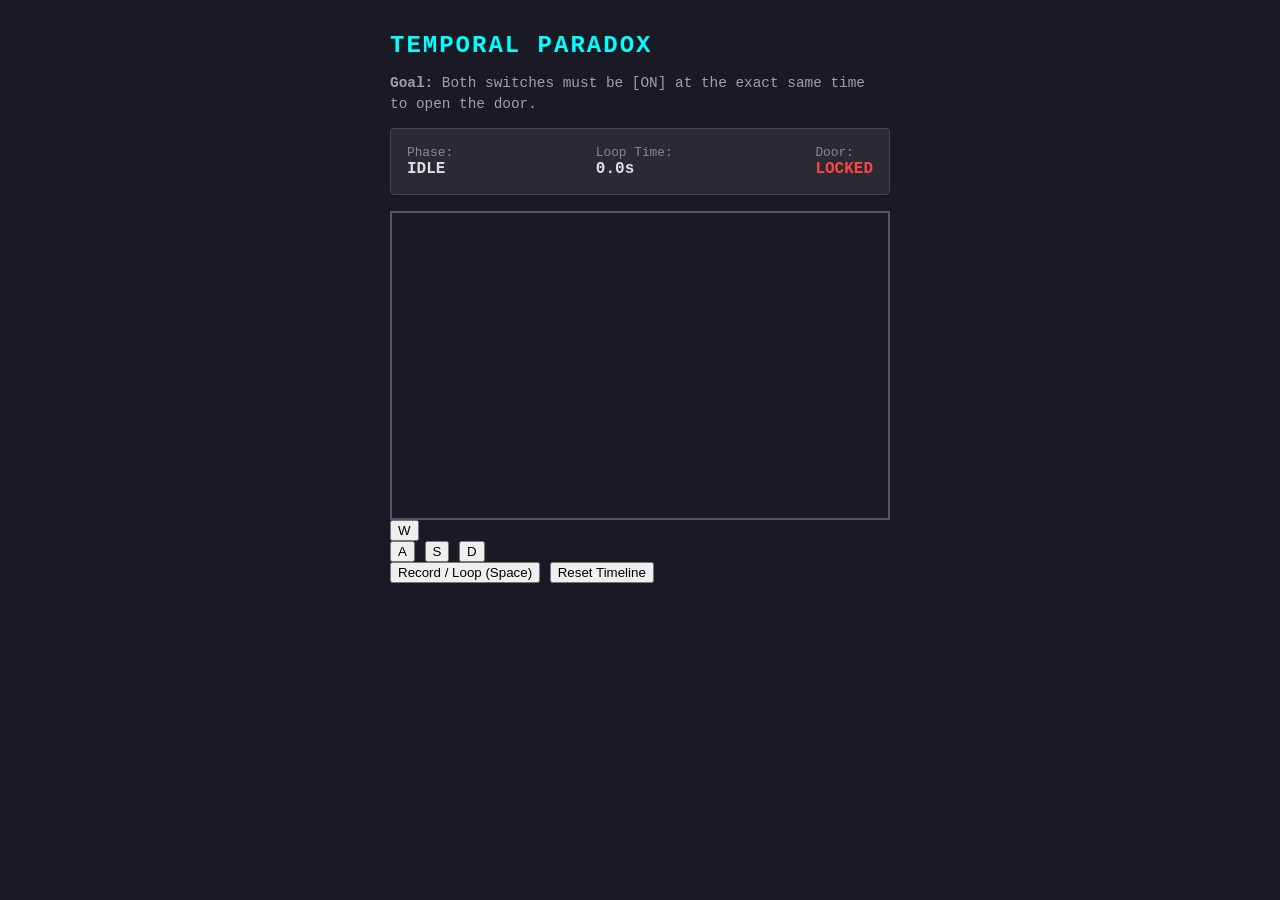
==== Temporality/index.html @ 23019c48 "Add files via upload" ====
<!DOCTYPE html>
<html lang="en">
<head>
    <meta charset="UTF-8">
    <meta name="viewport" content="width=device-width, initial-scale=1.0">
    <title>Temporality: The Echo Loop</title>
    <link rel="stylesheet" href="style.css">
</head>
<body>
    <main>
        <header>
            <h1>TEMPORAL PARADOX</h1>
            <p><strong>Goal:</strong> Both switches must be [ON] at the exact same time to open the door.</p>
        </header>

        <!-- Status & Feedback Panel -->
        <div id="status-panel" aria-live="polite">
            <div class="panel-item">
                <span>Phase:</span>
                <strong id="phase-text">IDLE</strong>
            </div>
            <div class="panel-item">
                <span>Loop Time:</span>
                <strong id="time-text">0.0s</strong>
            </div>
            <div class="panel-item">
                <span>Door:</span>
                <strong id="door-text">LOCKED</strong>
            </div>
        </div>

        <!-- Game Canvas -->
        <div id="game-container">
            <canvas id="game-canvas" width="400" height="300">
                Your browser does not support HTML5 Canvas.
            </canvas>
        </div>

        <!-- Controls -->
        <div class="controls">
            <div class="d-pad" aria-hidden="true">
                <!-- Sadece dokunmatik ve fare için yedek kontroller -->
                <div></div>
                <button id="btn-up" class="dir-btn">W</button>
                <div></div>
                <button id="btn-left" class="dir-btn">A</button>
                <button id="btn-down" class="dir-btn">S</button>
                <button id="btn-right" class="dir-btn">D</button>
            </div>
            <div class="action-buttons">
                <button id="btn-action" class="primary-btn">Record / Loop (Space)</button>
                <button id="btn-reset">Reset Timeline</button>
            </div>
---- Temporality/style.css ----
/* Temel neon/karanlık estetik (Görsel dili öne çıkarmak için) */
body {
    font-family: 'Courier New', Courier, monospace;
    background-color: #1a1a24;
    color: #e0e0e0;
    display: flex;
    justify-content: center;
    padding: 1rem;
    margin: 0;
}

main {
    max-width: 500px;
    width: 100%;
}

h1 {
    font-size: 1.5rem;
    color: #00ffff;
    letter-spacing: 2px;
    margin-bottom: 0.5rem;
}

p {
    font-size: 0.9rem;
    line-height: 1.4;
    color: #a0a0b0;
}

#status-panel {
    display: flex;
    justify-content: space-between;
    background-color: #2a2a35;
    padding: 1rem;
    border: 1px solid #445;
    border-radius: 4px;
    margin-bottom: 1rem;
}

.panel-item span {
    font-size: 0.8rem;
    display: block;
    color: #889;
}

#door-text { color: #ff4444; }

#game-container {
    border: 2px solid #556;
    background-color: #0
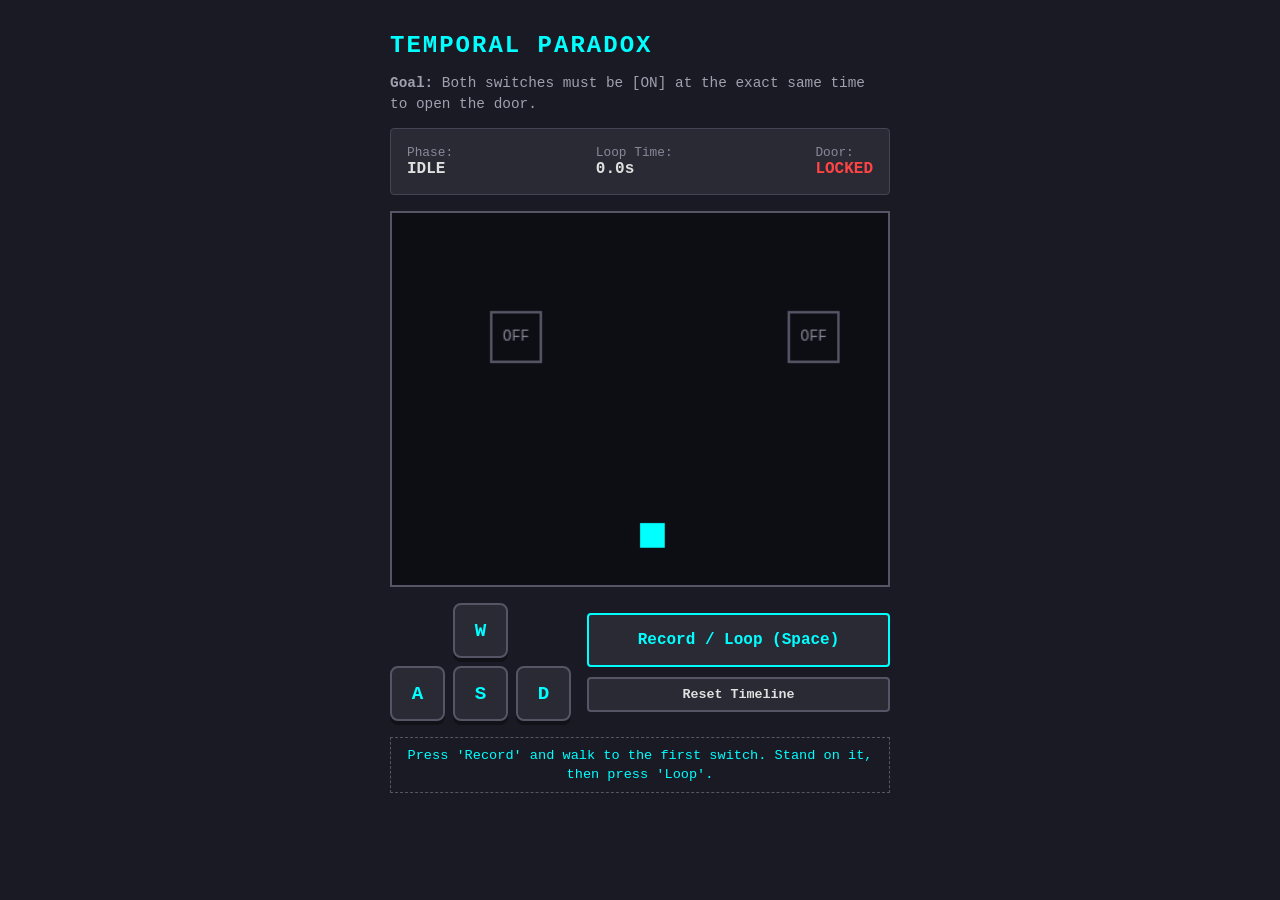
==== commit 6331d250: "Add files via upload" ====
--- a/Temporality/index.html
+++ b/Temporality/index.html
@@ -13,7 +13,6 @@
             <p><strong>Goal:</strong> Both switches must be [ON] at the exact same time to open the door.</p>
         </header>
 
-        <!-- Status & Feedback Panel -->
         <div id="status-panel" aria-live="polite">
             <div class="panel-item">
                 <span>Phase:</span>
@@ -29,17 +28,14 @@
             </div>
         </div>
 
-        <!-- Game Canvas -->
         <div id="game-container">
             <canvas id="game-canvas" width="400" height="300">
                 Your browser does not support HTML5 Canvas.
             </canvas>
         </div>
 
-        <!-- Controls -->
         <div class="controls">
             <div class="d-pad" aria-hidden="true">
-                <!-- Sadece dokunmatik ve fare için yedek kontroller -->
                 <div></div>
                 <button id="btn-up" class="dir-btn">W</button>
                 <div></div>
@@ -50,4 +46,11 @@
             <div class="action-buttons">
                 <button id="btn-action" class="primary-btn">Record / Loop (Space)</button>
                 <button id="btn-reset">Reset Timeline</button>
-            </div>+            </div>
+        </div>
+        
+        <p id="instruction-text">Press 'Record' and walk to the first switch. Stand on it, then press 'Loop'.</p>
+    </main>
+    <script src="script.js"></script>
+</body>
+</html>
--- a/Temporality/style.css
+++ b/Temporality/style.css
@@ -1,4 +1,3 @@
-/* Temel neon/karanlık estetik (Görsel dili öne çıkarmak için) */
 body {
     font-family: 'Courier New', Courier, monospace;
     background-color: #1a1a24;
@@ -47,4 +46,98 @@
 
 #game-container {
     border: 2px solid #556;
-    background-color: #0+    background-color: #0d0d14;
+    margin-bottom: 1rem;
+    position: relative;
+}
+
+canvas {
+    display: block;
+    width: 100%;
+    height: auto;
+}
+
+.controls {
+    display: flex;
+    justify-content: space-between;
+    align-items: center;
+    gap: 1rem;
+    margin-bottom: 1rem;
+}
+
+/* D-PAD (Yön Tuşları) UX Geliştirmesi */
+.d-pad {
+    display: grid;
+    grid-template-columns: 55px 55px 55px;
+    grid-template-rows: 55px 55px;
+    gap: 8px;
+    align-items: center;
+    justify-content: center;
+}
+
+.dir-btn {
+    width: 100%;
+    height: 100%;
+    padding: 0;
+    font-size: 1.2rem;
+    font-weight: bold;
+    border-radius: 8px;
+    background: #2a2a35;
+    color: #00ffff;
+    border: 2px solid #556;
+    box-shadow: 0 4px 0 #111118;
+    display: flex;
+    align-items: center;
+    justify-content: center;
+    transition: transform 0.1s, box-shadow 0.1s, background 0.1s;
+    user-select: none;
+    -webkit-user-select: none;
+    cursor: pointer;
+}
+
+/* Fiziksel basılma hissiyatı */
+.dir-btn:active, .dir-btn:hover {
+    transform: translateY(4px);
+    box-shadow: 0 0 0 #111118;
+    background: #00ffff;
+    color: #1a1a24;
+}
+
+button {
+    font-family: inherit;
+    font-weight: bold;
+    cursor: pointer;
+    border: 2px solid #556;
+    background: #2a2a35;
+    color: #e0e0e0;
+    border-radius: 4px;
+    transition: background 0.1s;
+}
+
+.action-buttons button:active { background: #556; }
+
+.action-buttons {
+    display: flex;
+    flex-direction: column;
+    gap: 10px;
+    flex-grow: 1;
+}
+
+.primary-btn {
+    padding: 1rem;
+    font-size: 1rem;
+    border-color: #00ffff;
+    color: #00ffff;
+}
+
+#btn-reset {
+    padding: 0.5rem;
+}
+
+#instruction-text {
+    font-size: 0.85rem;
+    color: #00ffff;
+    text-align: center;
+    border: 1px dashed #556;
+    padding: 0.5rem;
+}
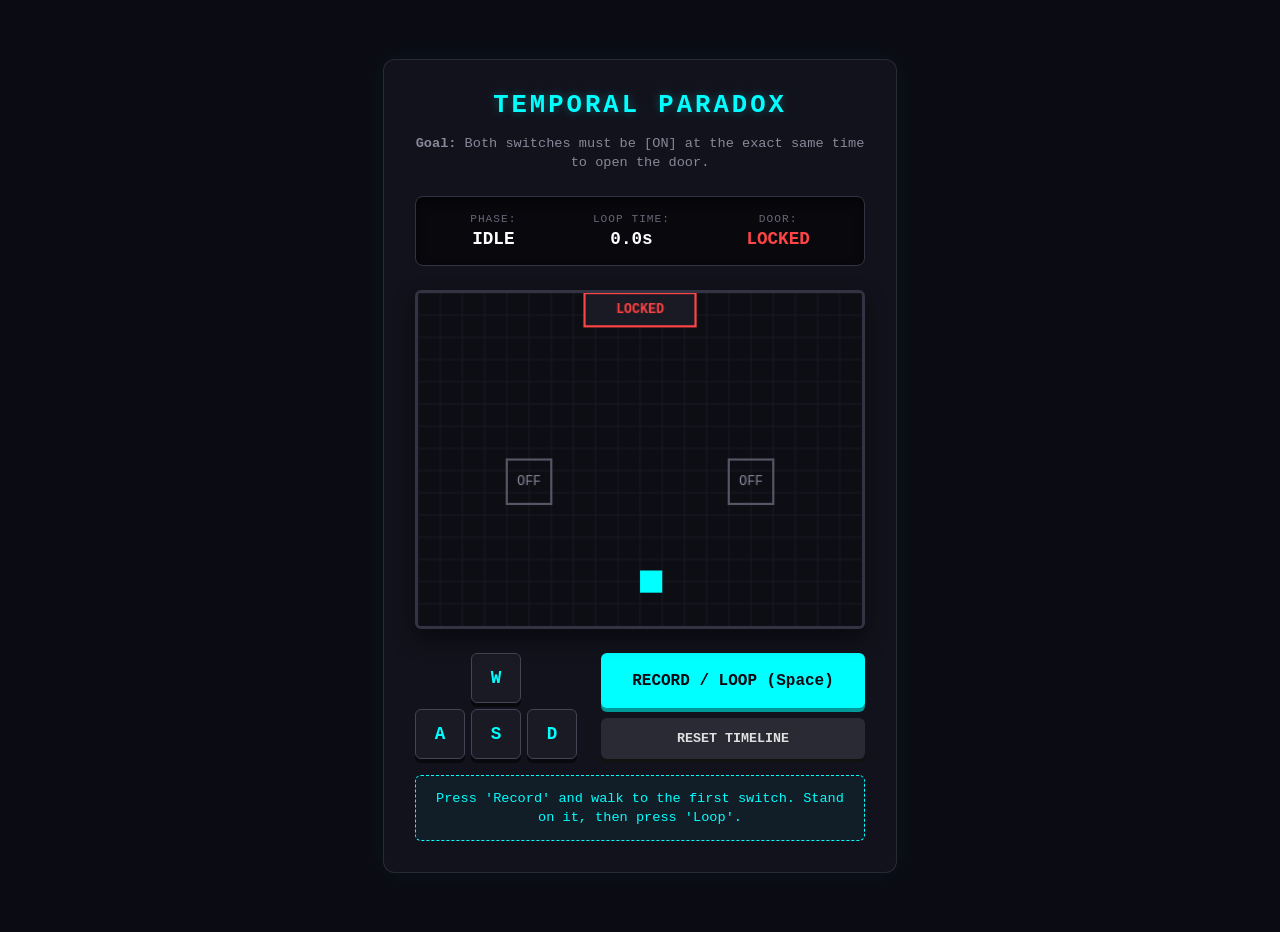
==== commit 6c68529b: "Add files via upload" ====
--- a/Temporality/index.html
+++ b/Temporality/index.html
@@ -16,15 +16,15 @@
         <div id="status-panel" aria-live="polite">
             <div class="panel-item">
                 <span>Phase:</span>
-                <strong id="phase-text">IDLE</strong>
+                <strong id="phase-text" class="status-value">IDLE</strong>
             </div>
             <div class="panel-item">
                 <span>Loop Time:</span>
-                <strong id="time-text">0.0s</strong>
+                <strong id="time-text" class="status-value">0.0s</strong>
             </div>
             <div class="panel-item">
                 <span>Door:</span>
-                <strong id="door-text">LOCKED</strong>
+                <strong id="door-text" class="status-value locked">LOCKED</strong>
             </div>
         </div>
 
@@ -44,8 +44,8 @@
                 <button id="btn-right" class="dir-btn">D</button>
             </div>
             <div class="action-buttons">
-                <button id="btn-action" class="primary-btn">Record / Loop (Space)</button>
-                <button id="btn-reset">Reset Timeline</button>
+                <button id="btn-action" class="primary-btn">RECORD / LOOP (Space)</button>
+                <button id="btn-reset">RESET TIMELINE</button>
             </div>
         </div>
         
--- a/Temporality/style.css
+++ b/Temporality/style.css
@@ -1,54 +1,82 @@
 body {
     font-family: 'Courier New', Courier, monospace;
-    background-color: #1a1a24;
+    background-color: #0b0b13; /* Daha derin bir uzay siyahı */
     color: #e0e0e0;
     display: flex;
     justify-content: center;
+    align-items: center;
+    min-height: 100vh;
     padding: 1rem;
     margin: 0;
 }
 
 main {
-    max-width: 500px;
+    max-width: 450px;
     width: 100%;
+    background: #12121c;
+    padding: 2rem;
+    border-radius: 12px;
+    box-shadow: 0 0 30px rgba(0, 255, 255, 0.05), inset 0 0 0 1px #2a2a35;
 }
 
 h1 {
-    font-size: 1.5rem;
+    font-size: 1.6rem;
     color: #00ffff;
-    letter-spacing: 2px;
+    letter-spacing: 3px;
+    margin-top: 0;
     margin-bottom: 0.5rem;
+    text-shadow: 0 0 10px rgba(0, 255, 255, 0.3);
+    text-align: center;
 }
 
 p {
-    font-size: 0.9rem;
+    font-size: 0.85rem;
     line-height: 1.4;
-    color: #a0a0b0;
+    color: #889;
+    text-align: center;
+    margin-bottom: 1.5rem;
 }
 
 #status-panel {
     display: flex;
-    justify-content: space-between;
-    background-color: #2a2a35;
+    justify-content: space-around;
+    background-color: #08080d;
     padding: 1rem;
-    border: 1px solid #445;
-    border-radius: 4px;
-    margin-bottom: 1rem;
+    border: 1px solid #334;
+    border-radius: 8px;
+    margin-bottom: 1.5rem;
+    box-shadow: inset 0 4px 10px rgba(0,0,0,0.5);
+}
+
+.panel-item {
+    text-align: center;
 }
 
 .panel-item span {
-    font-size: 0.8rem;
+    font-size: 0.7rem;
     display: block;
-    color: #889;
+    color: #667;
+    text-transform: uppercase;
+    letter-spacing: 1px;
+    margin-bottom: 4px;
 }
 
-#door-text { color: #ff4444; }
+.status-value {
+    font-size: 1.1rem;
+    color: #fff;
+}
+
+.status-value.locked { color: #ff4444; }
+.status-value.open { color: #00ff00; }
 
 #game-container {
-    border: 2px solid #556;
+    border: 3px solid #334;
+    border-radius: 6px;
     background-color: #0d0d14;
-    margin-bottom: 1rem;
+    margin-bottom: 1.5rem;
     position: relative;
+    overflow: hidden;
+    box-shadow: 0 10px 20px rgba(0,0,0,0.5);
 }
 
 canvas {
@@ -60,17 +88,17 @@
 .controls {
     display: flex;
     justify-content: space-between;
-    align-items: center;
-    gap: 1rem;
+    align-items: stretch;
+    gap: 1.5rem;
     margin-bottom: 1rem;
 }
 
-/* D-PAD (Yön Tuşları) UX Geliştirmesi */
+/* D-PAD Güncellemesi */
 .d-pad {
     display: grid;
-    grid-template-columns: 55px 55px 55px;
-    grid-template-rows: 55px 55px;
-    gap: 8px;
+    grid-template-columns: 50px 50px 50px;
+    grid-template-rows: 50px 50px;
+    gap: 6px;
     align-items: center;
     justify-content: center;
 }
@@ -79,43 +107,30 @@
     width: 100%;
     height: 100%;
     padding: 0;
-    font-size: 1.2rem;
+    font-size: 1.1rem;
     font-weight: bold;
-    border-radius: 8px;
-    background: #2a2a35;
+    border-radius: 6px;
+    background: #1a1a24;
     color: #00ffff;
-    border: 2px solid #556;
-    box-shadow: 0 4px 0 #111118;
+    border: 1px solid #445;
+    box-shadow: 0 4px 0 #08080d;
     display: flex;
     align-items: center;
     justify-content: center;
-    transition: transform 0.1s, box-shadow 0.1s, background 0.1s;
+    transition: all 0.1s;
     user-select: none;
     -webkit-user-select: none;
     cursor: pointer;
 }
 
-/* Fiziksel basılma hissiyatı */
 .dir-btn:active, .dir-btn:hover {
     transform: translateY(4px);
-    box-shadow: 0 0 0 #111118;
+    box-shadow: 0 0 0 #08080d;
     background: #00ffff;
-    color: #1a1a24;
+    color: #12121c;
 }
 
-button {
-    font-family: inherit;
-    font-weight: bold;
-    cursor: pointer;
-    border: 2px solid #556;
-    background: #2a2a35;
-    color: #e0e0e0;
-    border-radius: 4px;
-    transition: background 0.1s;
-}
-
-.action-buttons button:active { background: #556; }
-
+/* Aksiyon Butonları */
 .action-buttons {
     display: flex;
     flex-direction: column;
@@ -123,21 +138,47 @@
     flex-grow: 1;
 }
 
+button {
+    font-family: inherit;
+    font-weight: bold;
+    cursor: pointer;
+    border-radius: 6px;
+    transition: all 0.1s;
+    border: none;
+}
+
 .primary-btn {
-    padding: 1rem;
+    flex-grow: 1;
     font-size: 1rem;
-    border-color: #00ffff;
-    color: #00ffff;
+    background: #00ffff;
+    color: #0b0b13;
+    box-shadow: 0 4px 0 #009999;
+}
+
+.primary-btn:active {
+    transform: translateY(4px);
+    box-shadow: 0 0 0 #009999;
 }
 
 #btn-reset {
-    padding: 0.5rem;
+    padding: 0.8rem;
+    background: #2a2a35;
+    color: #e0e0e0;
+    box-shadow: 0 4px 0 #111;
+}
+
+#btn-reset:active {
+    transform: translateY(4px);
+    box-shadow: 0 0 0 #111;
 }
 
 #instruction-text {
     font-size: 0.85rem;
     color: #00ffff;
     text-align: center;
-    border: 1px dashed #556;
-    padding: 0.5rem;
+    background: rgba(0, 255, 255, 0.05);
+    border: 1px dashed #00ffff;
+    border-radius: 6px;
+    padding: 0.8rem;
+    margin-bottom: 0;
 }
